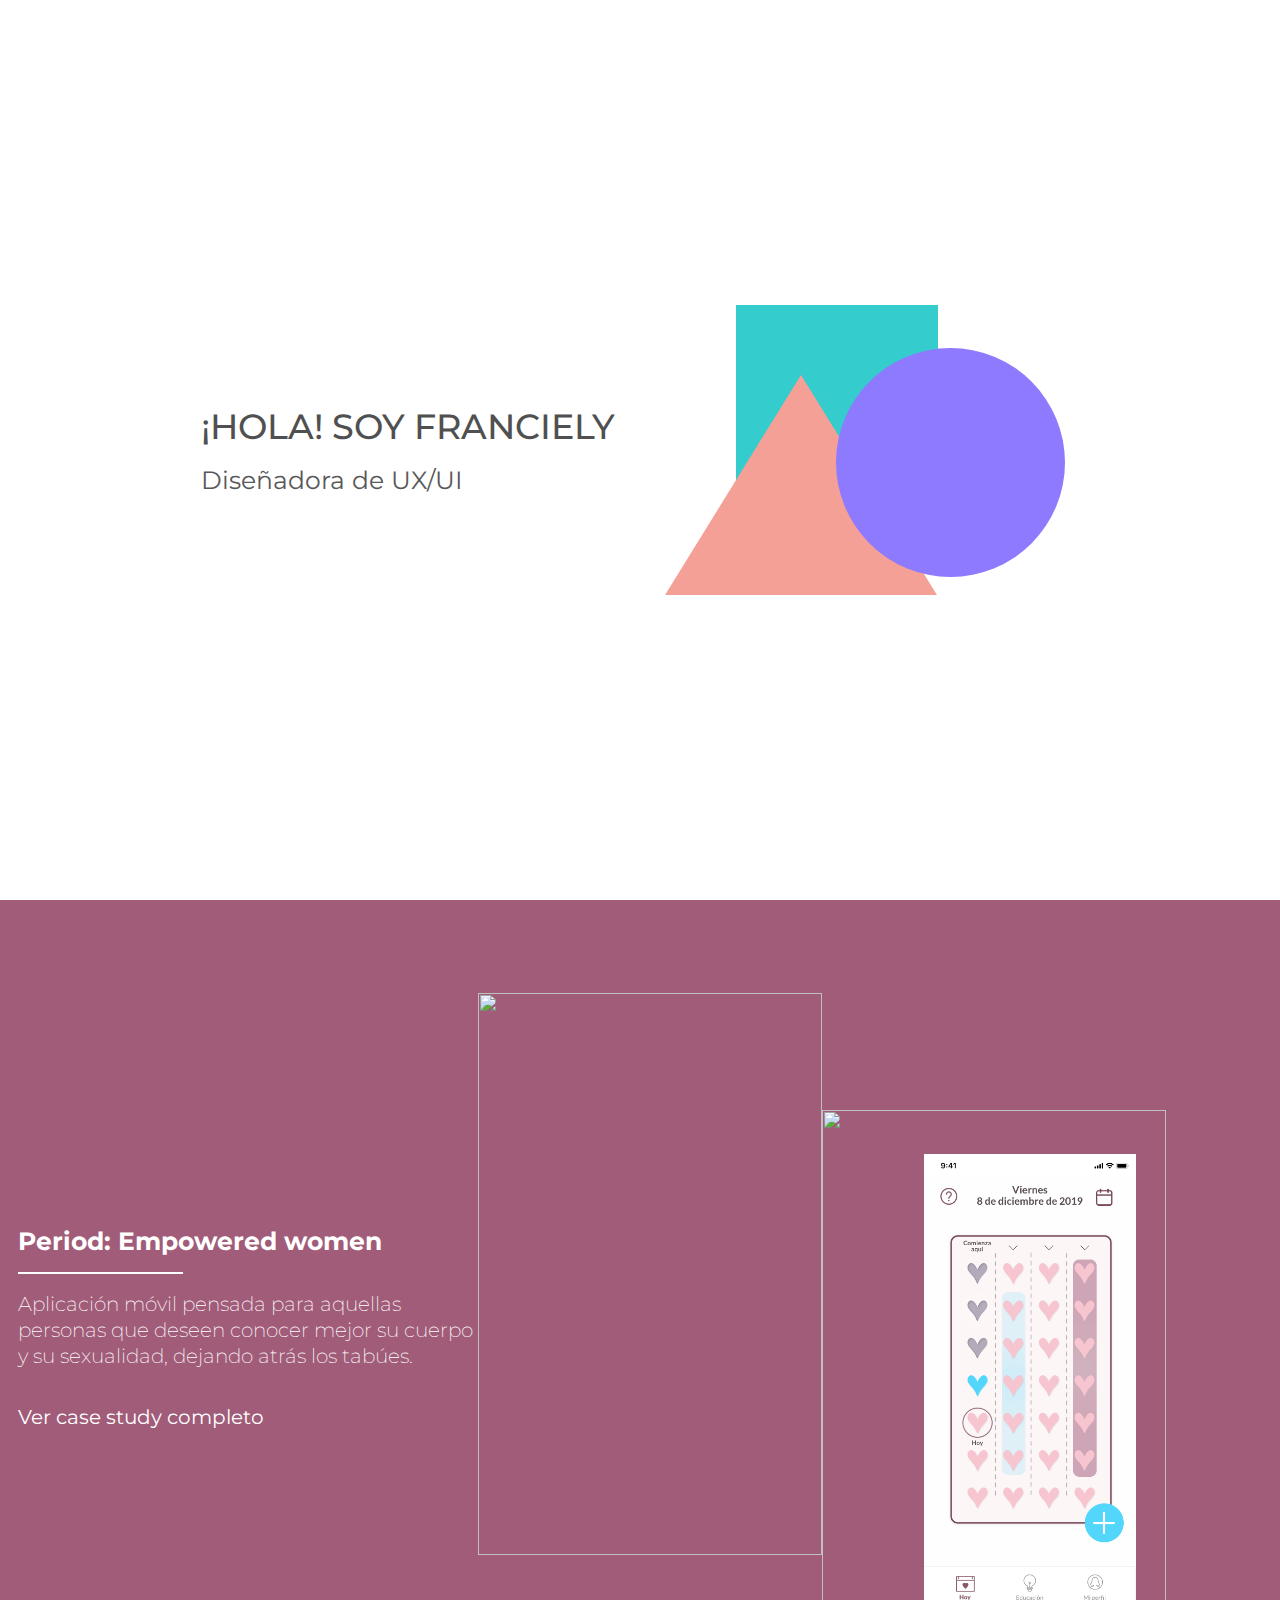
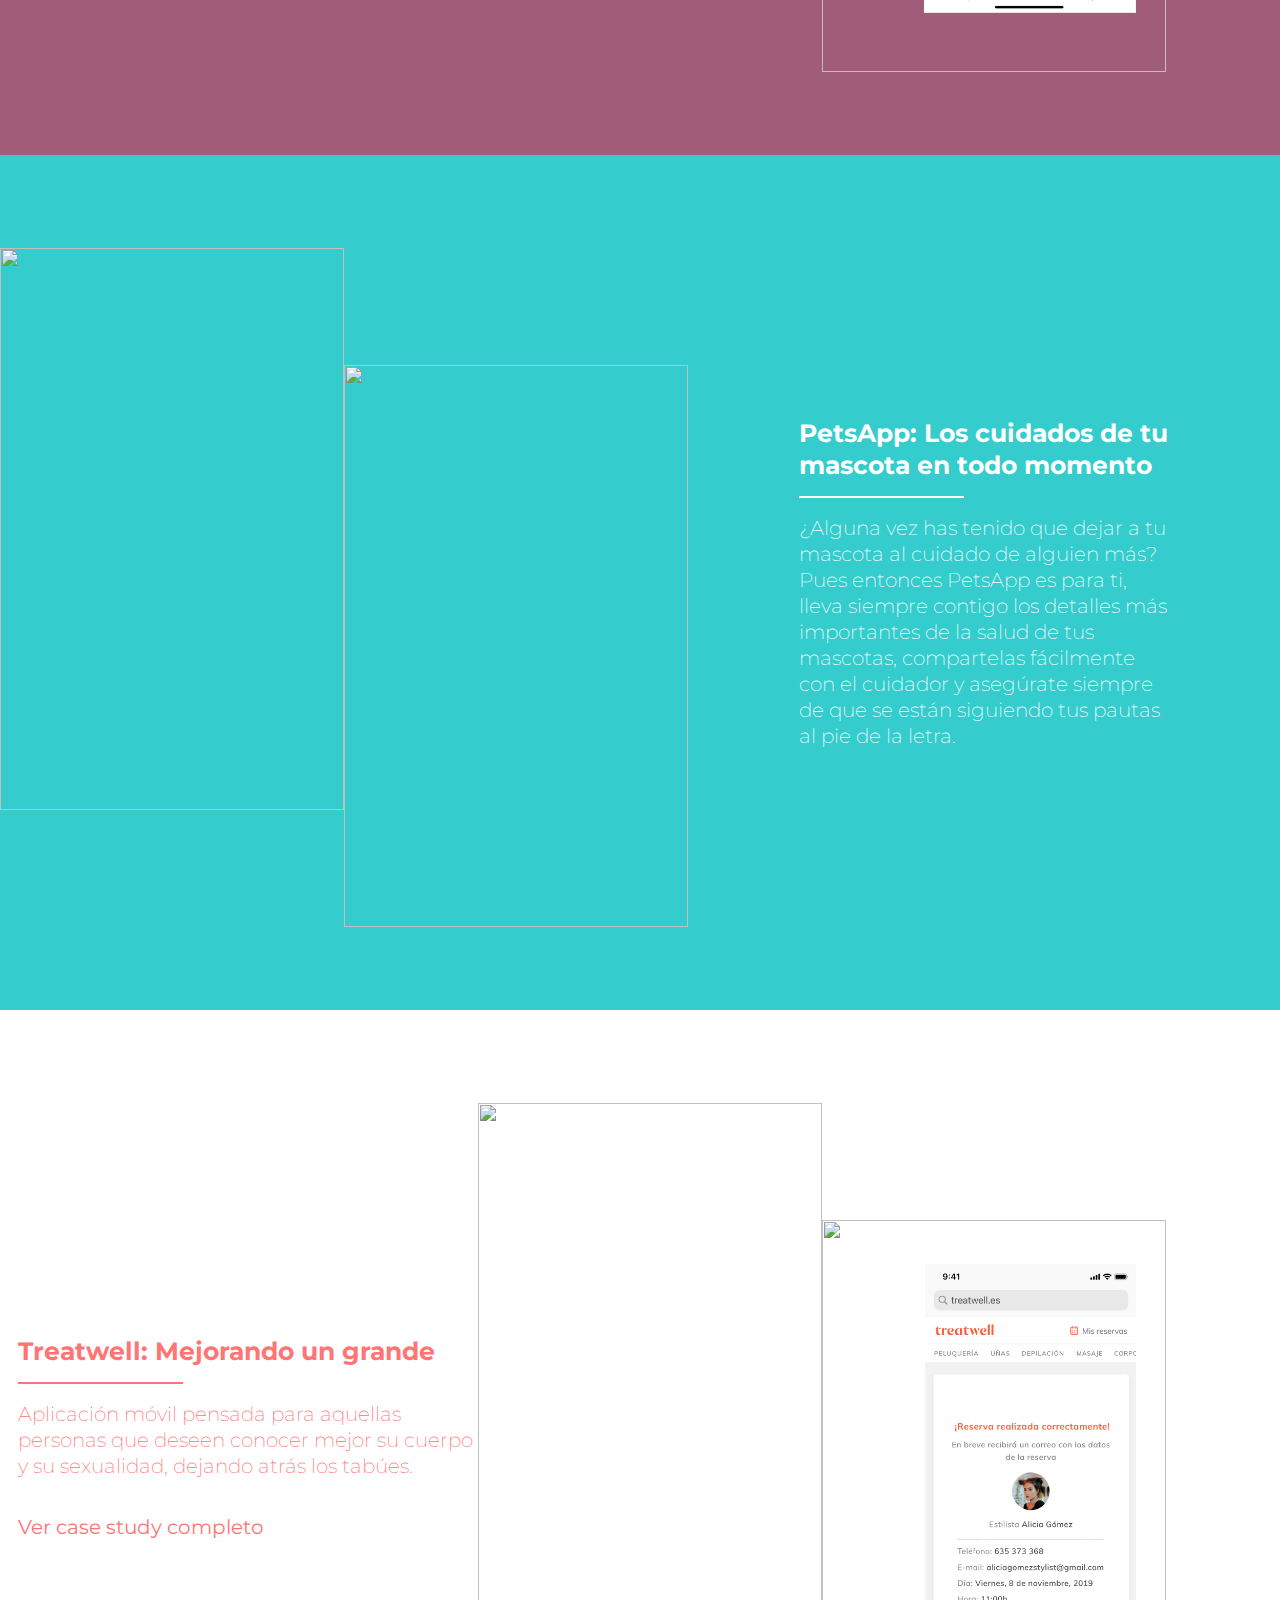
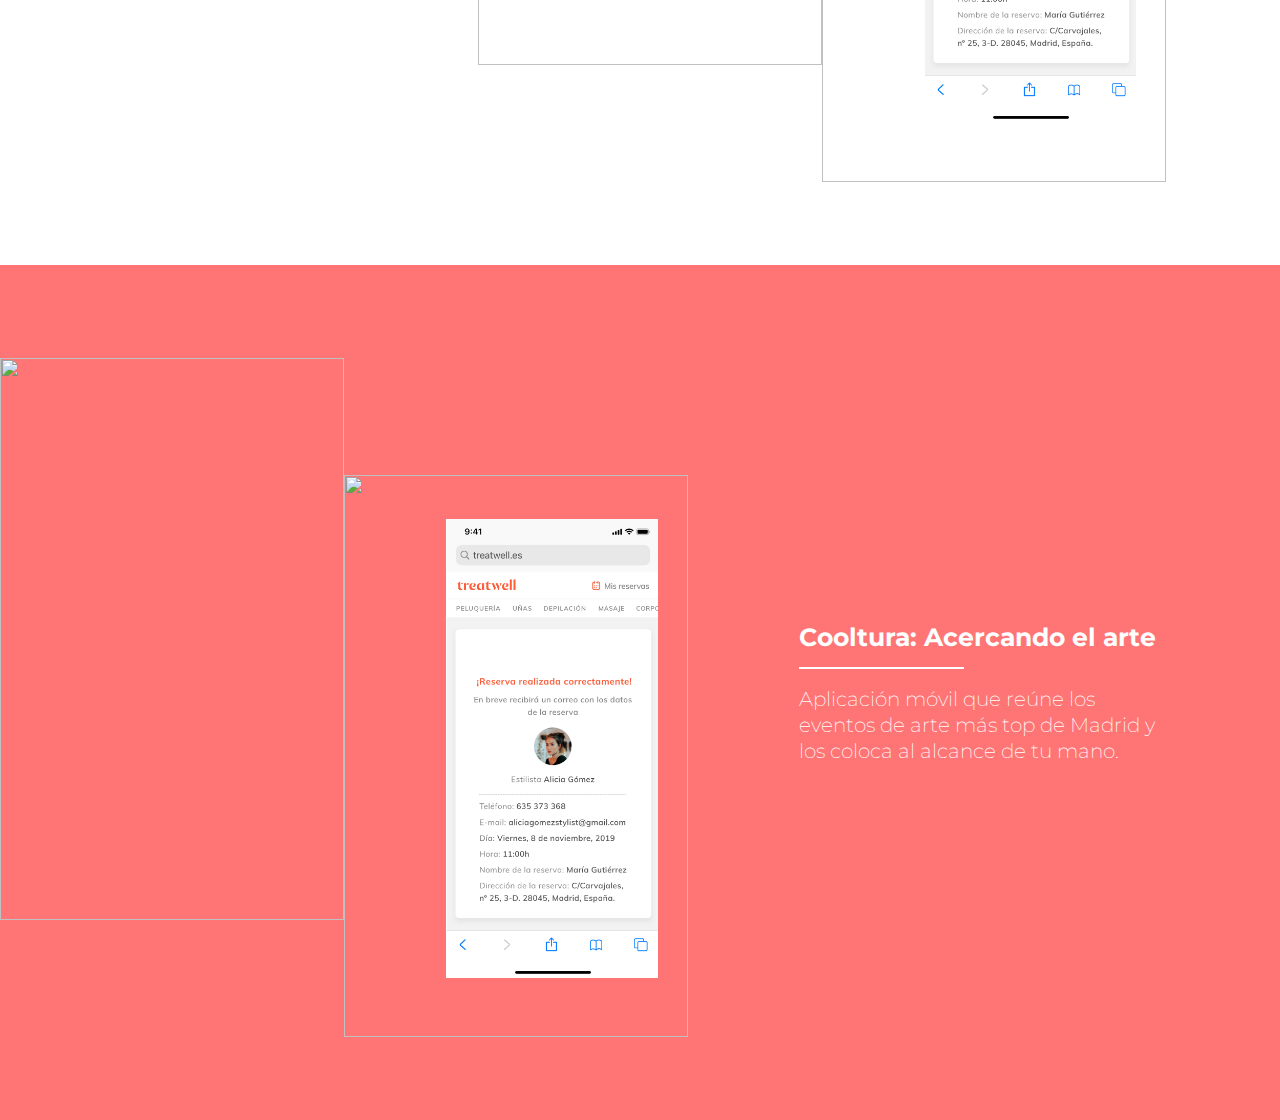
==== Portafolio.html @ f2f3d6e8 "Add files via upload" ====
<!DOCTYPE html>
<html lang="en">

<head>
  <meta charset="UTF-8" />
  <meta name="viewport" content="width=device-width, initial-scale=1.0" />
  <meta http-equiv="X-UA-Compatible" content="ie=edge" />
  <title>Franciely Aguilera</title>
  <link rel="stylesheet" href="STYLES/Normalize.css" />
  <link rel="stylesheet" href="STYLES/Style.css" />
  <link href="https://fonts.googleapis.com/css?family=Montserrat:100,200,300,400,500,600&display=swap" rel="stylesheet">
  <script src="https://code.jquery.com/jquery-3.4.1.js"></script>
  <script src="./SCRIPTS/script.js"></script>
</head>

<body>

  <div class="Container">

    <!-- Main section -->
    <div class="MainSection">
      <div class="IntroductionContainer">
        <h1>¡HOLA! SOY FRANCIELY</h1>
        <h4>
          Diseñadora de UX/UI
        </h4>
      </div>
      <div class="Forms">
        <div class="Cuadrado"></div>
        <div class="Triangulo"></div>
        <div class="Circulo"></div>
      </div>
    </div>


    <!-- Project 1 Content -->

    <div class="ProjectContainer Project1">
      <div class="ProjectText">
        <div class="ProjectTitle">
          <h1>Period: Empowered women</h1>
        </div>
        <hr class="ProjectBar">
        <div class="ProjectIntro">
          <h4>Aplicación móvil pensada para aquellas personas que deseen conocer mejor su cuerpo y su
            sexualidad,
            dejando atrás los tabúes.</h4>
          <div class="Vermas">
            <p>Ver case study completo</p>
          </div>
        </div>
      </div>
      <div class="ContentContainer">

        <div class="ProjectImages">
          <img class="MockupSize UpImage" src="IMAGENES/Project 1/Mockup:Period.png" alt="">
          <img class="UpGif" src="IMAGENES/Project 1/PeriodOrbital.gif" alt="">
          <img class="MockupSize DownImage" src="IMAGENES/Project 1/Mockup:Period.png" alt="">
          <img class="DownGif" src="IMAGENES/Project 1/Blister.gif" alt="">
        </div>
        <div class="VerMenos ProjectSection">
          <img width="40px" height="40px" src="IMAGENES/Project 1/Button.svg">
          <div class="Hover">
            <p>Ver menos</p>
          </div>
        </div>
        <div class="Introduction ProjectSection">
          <h1 class="SectionTitle">Period: Empowered women</h1>
          <hr class="LongBar">
          <p><q class="Quote">“Mi madre nunca me habló de sexo en casa y lo que sé sobre mi cuerpo lo he
              aprendido
              charlando con amigas o buscando en <b>internet</b>”.</q> - Ana, 23 años.</p>
          <p class="GeneralText">Period es una aplicación móvil creada para satisfacer la necesidad de las
            mujeres del
            sigo XXI de conocerse, explorar y aprender de su cuerpo y su sexualidad -sin tabúes- para que
            así, logremos
            poco a poco reducir la cantidad de embarazos no deseados.</p>
        </div>
        <div class="Overview ProjectSection">
          <h1 class="SectionTitle">Overview</h1>
          <br>
          <h4 class="SectionSubtitle">El Cliente</h4>
          <p class="GeneralText">En este caso, se trata de una investigación desde cero como parte de la
            semana de
            Bienestar en el bootcamp de UX/UI en Ironhack Madrid.</p>
          <h4 class="SectionSubtitle">El reto</h4>
          <p class="GeneralText">Crear una fuente confiable de información y educación para disminuir los
            tabúes creados
            por la sociedad en torno al cuerpo y sexualidad femenina.</p>
          <h4 class="SectionSubtitle">Enfoque</h4>
          <p class="GeneralText">Metodología Agile junto al proceso de Design Thinking. </p>
          <p class="GeneralText">Crear una fuente confiable de información y educación para disminuir los
            tabúes creados
            por la sociedad en torno al cuerpo y sexualidad femenina.</p>
          <h4 class="SectionSubtitle">Resultado</h4>
          <p class="GeneralText">Una aplicación móvil que permite llevar un control y monitoreo del ciclo
            menstrual y
            que proporciona información y artículos de interés para contrarrestar la falta de educación
            sobre el tema.
          </p>
          <h4 class="SectionSubtitle">Duración del proyecto</h4>
          <p class="GeneralText">2 semanas.</p>
          <h4 class="SectionSubtitle">Rol</h4>
          <p class="GeneralText">Lead UX Designer (investigación, diseño de interacción y diseño visual).</p>
        </div>
        <div class="Investigacion ProjectSection">
          <h1 class="SectionTitle">Investigación (UX)</h1>
          <br>
          <h4 class="SectionSubtitle">Conociendo al usuario</h4>
          <p class="GeneralText">En una primera parte, decidí realizar encuestas y entrevistas con respuestas
            anónimas
            al público general para encontrar cuáles eran los principales problemas entorno al bienestar
            sexual de los
            usuarios. De allí obtuve <b>90 respuestas</b> donde la media de edad era de <b>25 años</b> y la
            mayoría de
            las respuestas
            fueron del sexo <b>femenino</b>.
            <br>
            <br>
            Resultados notables:
            <br>
          </p>
          <ul class="GeneralText">
            <li><b>56%</b> de las mujeres encuestadas afirma haber recibido poca o nada de
              educación sobre sus órganos reproductivos , su ciclo menstrual o su cuerpo en la escuela
              o en sus casas.
            </li>
            <li><b>73%</b> de los encuestados dicen haber aprendido sobre sexo con amigos o por su
              cuenta en internet.
            </li>
          </ul>
          </p>
          <p class="GeneralText">Con éstos datos realizamos un <b>Empathy Map</b> donde podemos identificar
            que el
            principal problema es la falta de
            <b>educación</b>
            e información veráz disponible para nuestros usuarios. ¿Y ésto por qué es un problema? Pues
            porque,
            continuando con la investigación, descubrimos que el <b>44%</b> de los embarazos <b>no son
              deseados</b>
            aunque la probabilidad de quedarse embarazada estando fuera del período de ovulación es <b>sólo
              del 3%</b>.
          </p>
          <img class="ContentImage" src="IMAGENES/Project 1/Empath map.jpg">
          <h4 class="SectionSubtitle">User Persona</h4>
          <p class="GeneralText">Habiendo recolectado todos los datos cualitativos y cuantitativos necesarios,
            pasé a la
            creación de María Guerra. Las características de María buscan englobar en una sola persona los
            datos más
            relevantes de los usuarios para poder ponerles cara y empatizar con ellos, logrando así obtener
            nuestro
            <b>usuario objetivo</b>.</p>
          <img class="ContentImage" src="IMAGENES/Project 1/Period:UserPersona.jpg">
          <h4 class="SectionSubtitle">Mercado y Competencia</h4>
          <p class="GeneralText">Conociendo los pain points de nuestro usuario objetivo, podemos comenzar a
            hacer una
            investigación de mercado: ¿qué estan utilizando nuestros usuarios actualmente para satisfacer
            éstas
            necesidades existentes? Ésta es la pregunta con la que decidí comenzar esta investigación.
            Luego de encontrar las aplicaciones más populares en éste mercado nos toca conocer ¿cómo lo
            hacen? ¿qué
            features tiene cada una ellas? y más importante<b> ¿qué les falta?</b>
            <br>
            <br>
            Para colocar todos los resultados de ésta investigación en un sólo espacio desarrollé un cuadro
            de análisis
            competitivo.
          </p>
          <img class="ContentImage" src="IMAGENES/Project 1/Competitive.jpg">
          <h4 class="SectionSubtitle">Resultados</h4>
          <p class="GeneralText">La gran mayoría de éstas aplicaciones son bastante similares, cambiando
            mayormente en
            la parte de interfaz, siendo unas más amigables que otras. Éste descubriemiento al principio lo
            tomé como
            algo negativo, ya que es dificil innovar en un campo que está tan desarrollado, sin embargo,
            decidí volver a
            los usuarios y preguntarles a ellos directamente ¿qué le cambiarías a la aplicación que utilizas
            para
            monitorear tu ciclo menstrual? Finalmente fue allí donde conseguí bastante material para
            continuar con mi
            investigación.
            <br>
            <br>
            Según las respuestas, lo que más querían nuestros usuarios era:
            <ul class="GeneralText">
              <li>
                <b>Privacidad</b>: Opciones que les permitieran que las personas a su alrededor no
                supieran de qué se
                trataba
                la alarma que les estaba avisando de la toma de su píldora, por ejemplo.
              </li>
              <li>
                <b>Control de píldora anticonceptiva</b>: fue bastante común el escuchar que más de una
                vez se les ha
                olvidado
                tomar la píldora, aunque casi todas tenían recordatorios para ello en sus móviles.
              </li>
            </ul>
          </p>
        </div>
        <div class="DefinirIdear ProjectSection">
          <h1 class="SectionTitle">Definir e Idear</h1>
          <br>
          <p class="GeneralText">
            Llegó el momento de juntar toda la información obtenida a través de la investigación y comenzar
            a definir el
            problema. Para organizar todo lo que estaba en mi cabeza, realicé un Affinity Diagram el cual me
            permitió
            tener un lugar al que volver si surgían dudas y vaciar mi cerebro de toda esa carga para dar
            espacio a lo
            que venía.
          </p>
          <img class="ContentImage" src="/IMAGENES/Project 1/AFFFFINITY.jpg">
          <p class="GeneralText">
            Teniendo éstos datos en cuenta, había que comenzar a idear lo que sería nuestra solución, para
            ello realicé
            un <b>Brainstorm </b>para conseguir ideas que lograran solucionar los problemas de nuestros
            usuarios.
            <br>
            <br>
            Continuando con el uso de herramientas, era imprescindible filtrar todas las ideas que surgieron
            de nuestro
            brainstorm y para ello coloqué las mejores ideas en un <b>MoSCoW</b>.
          </p>
          <img class="ContentImage" src="IMAGENES/Project 1/MOSCOW.jpg">
          <p class="GeneralText">
            Entre mis herramientas favoritas está el <b>Lean UX Canvas</b> y éste fue el momento que elegí
            para utilizarlo. En él plasmé el problema que quería solucionar, cómo planeaba solucionarlo y
            cuáles
            serían
            los <b>beneficios para el negocio y para los usuarios</b>.
            <br>
            <br>
            Para lograr un canvas que incluyera los problemas que quería abordar tuve que iterar bastante ya
            que ésta
            sería mi “Biblia” a la hora de diseñar.
          </p>
          <img class="ContentImage" src="IMAGENES/Project 1/LeanCanvas.png">
          <p class="GeneralText">
            El siguiente paso fue comenzar a diseñar nuestra solución, para ello realicé un <b>Site Map</b>
            que
            incluyera todos
            aquellos elementos que quería que estuviesen dentro de la aplicación.
            <br>
            <br>
            Para comprobar que el lenguaje de la aplicación era adecuado y entendible hicimos un <b>Card
              Sorting</b> a
            varios
            usuarios e iteramos hasta llegar al resultado final.
          </p>
          <img class="ContentImage" src="/IMAGENES/Project 1/Site map.png">
          <p class="GeneralText">
            Realicé un <b>User Journey</b> y un <b>User Scenario</b> para determinar en qué momentos de la
            rutina de nuestro usuario
            objetivo podría intervenir nuestra solución y hacernos una idea de cómo incluir todos los
            elementos
            necesarios.
          </p>
          <img class="ContentImage" src="IMAGENES/Project 1/User Journey Map 3.png">
          <img class="ContentImage" src="IMAGENES/Project 1/User scenario 3.png">
          <h4 class="SectionSubtitle">Diseño de Interacción</h4>
          <p class="GeneralText">
            Para diseñar cuál sería el camino que seguiría nuestro usuario dentro de la aplicación
            realizamos un
            <b>User
              Flow</b>. Con cada herramienta parece que repito lo mismo, pero para mi el user flow fue
            fundamental, de
            aquí me
            guié para diseñar cada una de las pantallas pensando siempre en cual sería la próxima acción del
            usuario.
          </p>
          <img class="ContentImage" src="IMAGENES/Project 1/User flow@2x.png">
        </div>
        <div class="Testeo ProjectSection">
          <h1 class="SectionTitle">Testeo y más testeo</h1>
          <br>
          <h4 class="SectionSubtitle">Wireframes: Low-Fidelity</h4>
          <p class="GeneralText">
            Este proceso comenzó con un <b>Crazy 8</b> para plasmar todas las ideas locas que había en mi
            cabeza en
            cuanto a
            diseño y elegir allí las mejores de ellas.
            <br>
            <br>
            Una vez elegidas las pantallas que más me gustaron, pasé a hacer cada una de ellas en un mockup
            de papel
            para luego <b>testearlas con 10 usuarios</b>. De allí observé el comportamiento de cada uno, si
            el proceso
            era
            intuitivo y entendible y si lograba satisfacer las necesidades de cada usuario.
          </p>
          <img class="ContentImage" src="IMAGENES/Project 1/LowFi.png">
        </div>
        <div class="UserInterface ProjectSection">
          <h1 class="SectionTitle">Diseño de interfaz (UI)</h1>
          <br>
          <p class="GeneralText">
            La parte más fuera de mi zona de comfort, el <b>diseño visual</b>. Para comenzar ésta etapa tuve
            que
            definir
            qué
            quería transmitir con la aplicación, ¿sería moderna y femenina o más bien algo fría pero más
            confiable?
            Definitivamente preferí irme por el lado de la modernidad y feminidad, intentando no caer en la
            convención
            social del típico rosa y siendo lo más inclusiva posible sin que dejara de ser algo atractivo
            para el
            público más femenino.
            <br>
            <br>
            Luego de definir cúales serían los atributos de la marca, hice una búsqueda de fotos e imágenes
            que los
            transmitieran para así armar un Moodboard y comenzar a ver patrones y elegir nuestros colores
            principales
            seguidos por la Tipografía
          </p>
          <img class="ContentImage" src="IMAGENES/Project 1/Period:Moodboard.jpg">
          <p class="GeneralText">
            <b>Zarzamora</b>, un color atrevido para diseño de interfaz pero que va perfecto con la
            inclusividad y
            feminidad
            sin caer en lo cliché. ¿Y por qué estoy convencida de todo ésto? Porque acompañada de mi
            moodboard fui
            testeando a los usuarios mediante un <b>Desirability Testing</b> para que fuesen ellos mismos
            los que
            decidieran lo
            que les transmitían los colores e imágenes.
          </p>
          <img class="ContentImage" src="IMAGENES/Project 1/StyleTiles.png">
          <p class="GeneralText">
            Lato fue la tipografía elegida que, al contrario del zarzamora, cada vez se va viendo más en el
            diseño de
            aplicaciones pero que calza perfecta con una personalidad moderna y fresca.
          </p>
          <div class="ContentImage WiderContainer">
            <img class="MediumImage" src="IMAGENES/Project 1/Picking Colors.png">
            <img class="MediumImage" src="IMAGENES/Project 1/Tipografia.png">
          </div>
          <p class="GeneralText">
            <br>
            Como puedes observar, hemos decidido añadir en éste punto el color azul muy <b>turquesa</b> ya
            que
            necesitabamos un
            color de resalte para aquellos puntos en los que necesitaramos captar la atención del usuario.
          </p>
        </div>
        <div class="DisenoFinal ProjectSection">
          <h1 class="SectionTitle">Diseño Final</h1>
          <br>
          <h4 class="SectionSubtitle">Wireframes: High Fidelity</h4>
          <p class="GeneralText">
            Finalmente llegamos al diseño completo de las pantallas para nuestra aplicación.
          </p>
          <img class="ContentImage BigImage" src="IMAGENES/Project 1/Pantallas.png">
        </div>
        <div class="NextSteps ProjectSection">
          <h1 class="SectionTitle">Next Steps</h1>
          <br>
          <p class="GeneralText">
            ¿Hacia dónde vamos? Pues el futuro de Period cuenta con ajustes de diseño de interfaz ya que,
            por el corto
            tiempo, hubo detalles que quedaron por pulir. Además, diseñar todo el sistema para que sea una
            fuente de
            información también para mujeres embarazadas y sus bebés.
          </p>
          <hr class="LongBar">
        </div>
        <div class="PersonalComment ProjectSection">
          <p class="GeneralText">
            Si has llegado hasta aquí: ¡Muchas gracias por leer! Éste fue mi primer proyecto de UX/UI
            totalmente
            individual, para mi fue un reto bastante grande y estoy muy contenta con el resultado. Si tienes
            alguna
            sugerencia, te animo a dejarla en los comentarios ya que de seguro me ayudarán a seguir
            creciendo :)
          </p>
        </div>
      </div>

    </div>
    <!-- Project 2 -->
    <div class="ProjectContainerInv Project2">
      <div class="ProjectText">
        <div class="ProjectTitle">
          <h1>PetsApp: Los cuidados de tu mascota en todo momento</h1>
        </div>
        <hr class="ProjectBar">
        <div class="ProjectIntro">
          <h4>¿Alguna vez has tenido que dejar a tu mascota al cuidado de alguien más?
            Pues entonces PetsApp es para ti, lleva siempre contigo los detalles más importantes de la salud
            de tus
            mascotas, compartelas fácilmente con el cuidador y asegúrate siempre de que se están siguiendo
            tus pautas al
            pie de la letra.</h4>
        </div>
      </div>
      <div class="ProjectImagesInv">
        <img class="MockupSize UpImage" src="IMAGENES/Mockups_Pets_Home1.png" alt="">
        <img class="MockupSize DownImage" src="IMAGENES/Mockups_Pets_Home.png" alt="">
      </div>

    </div>
    <!-- Project 3 -->
    <div class="ProjectContainer Project3">
      <div class="ProjectText">
        <div class="ProjectTitle">
          <h1>Treatwell: Mejorando un grande</h1>
        </div>
        <hr class="ProjectBar">
        <div class="ProjectIntro">
          <h4>Aplicación móvil pensada para aquellas personas que deseen conocer mejor su cuerpo y su
            sexualidad,
            dejando atrás los tabúes.</h4>
          <div class="Vermas">
            <p>Ver case study completo</p>
          </div>
        </div>

      </div>
      <!-- <img class="HeaderImage ProjectSection" preserveAspectRatio="none" src="IMAGENES/Project 3/HeaderTreatwell01.svg" alt=""> -->
      <div class="ContentContainer">
        <div class="ProjectImages">
          <img class="MockupSize UpImage" src="IMAGENES/Project 3/Mockups_Treatwell_Home1.png" alt="">
          <img class="UpGif" src="IMAGENES/Project 3/Treatwell:Home:Def.gif" alt="">
          <img class="MockupSize DownImage" src="IMAGENES/Project 3/Mockups_Treatwell_Home1.png" alt="">
          <img class="DownGif" src="IMAGENES/Project 3/YesYesMaybe.gif" alt="">
        </div>
        <div class="VerMenos ProjectSection">
          <img width="40px" height="40px" src="IMAGENES/Project 3/Button3.svg">
          <div class="Hover">
            <p>Ver menos</p>
          </div>
        </div>
        <div class="Introduction ProjectSection">
          <h1 class="SectionTitle">Treatwell: Add a feature</h1>
          <hr class="LongBar">
          <p><q class="Quote">“Mi abuela ha sido siempre muy coqueta pero, con las dificultades que vienen con su edad,
              se nos hace difícil complacerla y llevarla al salon más a menudo”. Raquel, 35 años.</q>
            - Ana, 23 años.</p>
          <p class="GeneralText">Treatwell es una compañía conocida por agrupar servicios de peluquería y estética para
            ofrecer los mejores descuentos al reservar a través de ellos. Sin embargo, tras hacer una investigación
            superficial, es notable la falta del servicio a domicilio. En éste case study, les mostraremos el por qué es
            necesario ofrecer éste servicio para así atender a un mayor grupo de personas y a su vez, obtener beneficios
            como empresa.</p>
        </div>
        <div class="ProjectSection">
          <h4 class="SectionSubtitle">¿Para quién es éste servicio?</h4>
          <p class="GeneralText">Primero, realizamos una investigación para identificar a los clientes regulares de
            Treatwell. El objetivo era conocer cuáles eran sus puntos de dolor para así llegar a una solución eficiente.
            Lanzamos encuestas e hicimos una docena de entrevistas, de las cuales llegamos a las siguientes
            conclusiones: mientras que la mayoría de la población joven (Entre 18 y 30 años) estaba contenta con el
            actual funcionamiento de Treatwell, a medida de que incrementaba el rango de edad, comenzaba a surgir el
            problema del traslado a los salones y el de conseguir éste servicio desde una plataforma de confianza.
            También tocamos temas de discapacidades y problemas de movilidad entre personas jóvenes, pero como nuestra
            investigación fue abierta, decidimos enfocarnos en lo que representaba la mayoría de nuestros usuarios, los
            cuales eran de edad avanzada.</p>
          <img class="ContentImage" src="IMAGENES/Project 3/Treatwell:UserPersona.png">
          <br>
          <p class="GeneralText">Tras conocer los problemas de nuestros usuarios, creamos un Lean UX Canvas para
            ayudarnos a ver más claramente una solución, estructurarla y tener así nuestro punto de partida.
          </p>
        </div>
        <div class="ProjectSection">
          <h4 class="SectionSubtitle">¿Cómo lo hacen los demás?</h4>
          <p class="GeneralText">Luego comparamos las empresas que representan la mayor competencia para Treatwell, la
            idea es conocer cuales son sus debilidades y fortalezas para aprovechar cada una de ellas y tomarlas en
            cuenta para nuestra solución.
          </p>
          <img class="ContentImage" src="IMAGENES/Project 3/Treatwell:AnalisisCompetitivo.png">
        </div>
        <div class="ProjectSection">
          <h4 class="SectionSubtitle">Diseñando la solución</h4>
          <p class="GeneralText">Decidimos re-diseñar la aplicación WEB en lugar de la aplicación móvil ya que
            observamos que nuestro usuario objetivo era más propenso a utilizar la web desde sus móviles antes que
            descargar una aplicación.</p>
          <br>
          <p class="GeneralText">Realizamos un Crazy 8 para ayudarnos a enfocar el rumbo de nuestro diseño y partir
            desde aquí para comenzar con el prototipo de baja fidelidad. El testeo de éste prototipo nos permitió iterar
            sobtre el diseño, testeamos al rededor de 10 veces para asegurarnos de que era un diseño intuitivo y
            funcional.</p>
          <img class="ContentImage" src="IMAGENES/Project 3/Treatwell:LowFidelity.png">
        </div>
        <div class="ProjectSection">
          <h4 class="SectionSubtitle">Diseño Final</h4>
          <p class="GeneralText">
            Ya que no teníamos mucho tiempo para desarrollar el proyecto y estábamos seguras de nuestro diseño,
            decidimos pasar directamente a un prototipo de alta fidelidad. Para ésto, mi compañera Celia y yo, creamos
            nuestras pantallas en Sketch para luego darles vida e interacciones en Keynote (sí, keynote!) aunque parezca
            inusual utilizar keynote para éste tipo de diseños, nos resultó bastante fácil y rápido conseguir el
            resultado que queríamos y nos permitió testear para, ésta vez, iterar sobre las interacciones hasta llegar a
            nuestro resultado final.
          </p>
        </div>

      </div>

    </div>
    <!-- Project 4 -->
    <div class="ProjectContainerInv Project4">
      <div class="ProjectText">
        <div class="ProjectTitle">
          <h1>Cooltura: Acercando el arte</h1>
        </div>
        <hr class="ProjectBar">
        <div class="ProjectIntro">
          <h4>Aplicación móvil que reúne los eventos de arte más top de Madrid y los coloca al alcance de tu
            mano.</h4>
        </div>
      </div>
      <div class="ProjectImagesInv">
        <img class="MockupSize UpImage" src="IMAGENES/Project 4/Mockups_Cooltura_Home.png" alt="">
        <img class="UpGif" src="IMAGENES/Project 4/CoolturaHome1.gif" alt="">
        <img class="MockupSize DownImage" src="IMAGENES/Project 4/Mockups_Cooltura_Home.png" alt="">
        <img class="DownGif" src="IMAGENES/Project 3/YesYesMaybe.gif" alt="">
      </div>
    </div>
  </div>
</body>

</html>
---- STYLES/Style.css ----
body {
  font-family: "Montserrat", sans-serif;
  line-height: 1.3;
}

/* Figuras */

.Forms {
  position: relative;
  height: 290px;
  width: 415px;
}

.Triangulo {
  position: absolute;
  width: 0;
  height: 0;
  border-left: 136px solid transparent;
  border-right: 136px solid transparent;
  border-bottom: 220px solid #f4a097;
  bottom: 0;
  left: 0;
}
.Cuadrado {
  height: 202px;
  width: 202px;
  background-color: #34CCCC;
  position: absolute;
  top: 0;
  left: 71px;
}
.Circulo {
  border-radius: 50%;
  height: 229px;
  width: 229px;
  background-color: #8d7aff;
  position: absolute;
  top: 43px;
  left: 171px;
}
/* Introducción */

.MainSection {
  display: flex;
  align-items: center;
  justify-content: center;
  height: 100vh;
  width: 100vw;
overflow: hidden;
}

.IntroductionContainer {
  width: 421px;
  height: fit-content;
  width: fit-content;
  margin-right: 50px;
}

.IntroductionContainer h1 {

  font-weight: 500;
  color: #505050;
  font-size: 35px;
  margin-bottom: 15px;
  
}
.IntroductionContainer h4 {
  font-weight: 400;
  color: #585858;
  font-size: 25px;

}

.RedesContainer {

writing-mode: vertical-lr;
position: sticky;
right: 20px;
top: 60px

}

.RedesContainer h4 {

  font-weight: 500;
  color: #8d7aff;
  font-size: 20px;

}

/* Proyecto 1 */
/* 
#parallax-lvl-0, #parallax-lvl-1, #parallax-lvl-2, #parallax-lvl-3 {
  position: absolute;
  top: 0;
}
#parallax-lvl-1 {
  z-index:0;
}
#parallax-lvl-2 {
  z-index:10;
}
#parallax-lvl-3 {
  z-index:100;
}

.bubble {
  border-radius: 100%;
  position: absolute;
  opacity: 0.7;
}
.size1 {
  width:100px;
  height:100px;
}
.size2 {
  width:200px;
  height:200px;
}
.size3 {
  width:300px;
  height:300px;
}
.size4 {
  width:400px;
  height:400px;
}
.white {
  background-color: #ededed;
}
.blue {
  background-color: #5799a9;
}
.pink {
  background-color: #e86d65;
}
.orange {
  background-color: #e59e70;
}
.purple {
  background-color: #8c5e7a;
}
.green {
  background-color: #1d7f59;
}

/* Bubble positions */
/* #b0-1 {
  top:-30px;
  left:-200px;
}
#b0-2 {
  top:200px;
  left:720px;
}
#b0-3 {
  top:500px;
  left:0px;
}
#b0-4 {
  top:400px;
  left:-560px;
}
#b0-5 {
  top:820px;
  left:480px;
}
#b0-6 {
  top:1300px;
  left:-180px;
}
#b0-7 {
  top:1300px;
  left:200px;
}
#b0-8 {
  top:1200px;
  left:820px;
}
#b0-9 {
  top:1400px;
  left:-500px;
}
#b0-10 {
  top:800px;
  left:160px;
}
#b0-11 {
  top:720px;
  left:-380px;
}
#b0-12 {
  top:550px;
  left:680px;
}


#b1-1 {
  top:-120px;
  left:-200px;
}
#b1-2 {
  top:1000px;
  left:-220px;
}
#b1-3 {
  top:300px;
  left:300px;
}
#b1-4 {
  top:400px;
  left:-260px;
}
#b1-5 {
  top:820px;
  left:880px;
}
#b1-6 {
  top:10px;
  left:580px;
}

#b2-1 {
  top:700px;
  left:580px;
}
#b2-2 {
  top:150px;
  left:330px;
}
#b2-3 {
  top:1000px;
  left:-550px;
}
#b2-4 {
  top:1200px;
  left:360px;
}
#b2-5 {
  top:1600px;
  left:480px;
}
#b2-6 {
  top:1550px;
  left:200px;
}

#b3-1 {
  top:50px;
  left:-400px;
}
#b3-2 {
  top:1150px;
  left:530px;
}
#b3-3 {
  top:550px;
  left:130px;
}
#b3-4 {
  top:1900px;
  left:-100px;
}
#b3-5 {
  top:1000px;
  left:200px;
}
#b3-6 {
  top:860px;
  left:-400px;
} */


/* BUBBLES */

.ProjectContainer {
  display: flex;
  align-items: center;
  justify-content: center;
  height: 95vh;
  width: 100vw;
  position: relative;
  /* overflow: hidden; */
}
.ProjectContainerInv {
  display: flex;
  align-items: center;
  justify-content: center;
  height: 95vh;
  width: 100vw;
  flex-direction: row-reverse;
}

.ProjectText {
  width: 460px;
  /* display: none; */
}

.Vermas {
  margin-top: 35px;
  font-weight: 400;
}

.VerMenos {
  position: sticky;
  bottom: 100px;
  top: 90vh;
  margin-left: 70vw;
  width: 50px;
  text-align: center;
}

.Hover {
  opacity: 0;
  transition: .3s ease;
  position: absolute;
  top: 0;
  bottom: 0;
  left: 0;
  right: 0;
  height: 100%;
  width: 100%;
  font-size: 15px;
  font-weight: 200;
  text-align: center;
}

.VerMenos:hover .Hover{
  opacity: 1;
}

.VerMenos:hover img {
  opacity: 0;
}

.Project1 {
  background-color: #a15c79;
  color: #ffffff;
}

.Project2 {
  background-color: #34CCCC;
  color: #ffffff
}
.Project3 {
  background-color: #ffffff;
  color: #FF7575;
}
.Project4 {
  background-color: #FF7575;
  color: #ffffff;
}

.HeaderImage  {
  position:absolute;
  top: 0;
  bottom: 0;
  height: 100vh;
  width: 100vw;
}

.ProjectTitle {
  font-weight: 700;
  font-size: 25px;
}
.ProjectIntro {
  font-weight: 200;
  font-size: 20px;
}

.ProjectBar {
  width: 163px;
  margin-left: 0;
  border: 1px solid #ffffff;
  margin-top: 14px;
  margin-bottom: 17px;
}

.Project3 .ProjectBar {
  border: 1px solid #FF7575; 
}

.ProjectImages {
  margin-top: 60px;
  margin-bottom: 50px;
  display: flex;
  height: 679px;
  width: fit-content;
  position: relative;
}

.ProjectImagesInv {
  margin-top: 60px;
  margin-bottom: 50px;
  display: flex;
  height: 679px;
  width: fit-content;
  margin-right: 111px;
  position: relative;
}

.ProjectContainerInv .ProjectText {
  margin-right: 111px;
}

.MockupSize {
  width: 344px;
  height: 562px;
  z-index: 30;
  position: relative;
}

.UpImage {
  align-self: flex-start;
}
.DownImage {
  align-self: flex-end;
}

.UpGif {
  position: absolute;
  width: 212px;
  top: 44px;
  left: 102px;
}
.DownGif {
  position: absolute;
  width: 212px;
  top:161px;
  left:446px;

}

/* Project 1 Content */

.ContentContainer {

  display: flex;
  flex-direction: column;
  width: 784px;
  position:relative;
}

.ProjectSection {
  margin-bottom: 40px;
  display: none;
}


.SectionTitle {

  font-size: 25px;
  font-weight: 500;
}

.SectionSubtitle {

  margin-top: 20px;
  margin-bottom: 20px;
  font-weight: 600;
}

.LongBar {

  width: 276px;
  margin-left: 0;
  border: 1px solid #ffffff;
  margin-top: 14px;
  margin-bottom: 17px;
}

.Quote {

  font-size: 20;
  font-style: italic;
  font-weight: 200;
}

.Quote b{

  font-size: 20;
  font-style: italic;
  font-weight: 500;
}

.GeneralText {

    font-size: 20;
    font-weight:200;
    margin-top: 14px;
}

.GeneralText b {

  font-weight: 500;
}

li{
  margin-left: 20px;
  margin-bottom: 15px;
}

.ContentImage {

  width: 100%;
  margin-top: 35px;
  margin-bottom: 30px;
}

.MediumImage {

  width: 45%;
}

.WiderContainer {

  display: flex;
  justify-content: space-between;
  width: 140%;
  margin-left:-20% ;
}

.BigImage{

  display: flex;
  justify-content: center;
  width: 120%;
  margin-left: -10%;
}
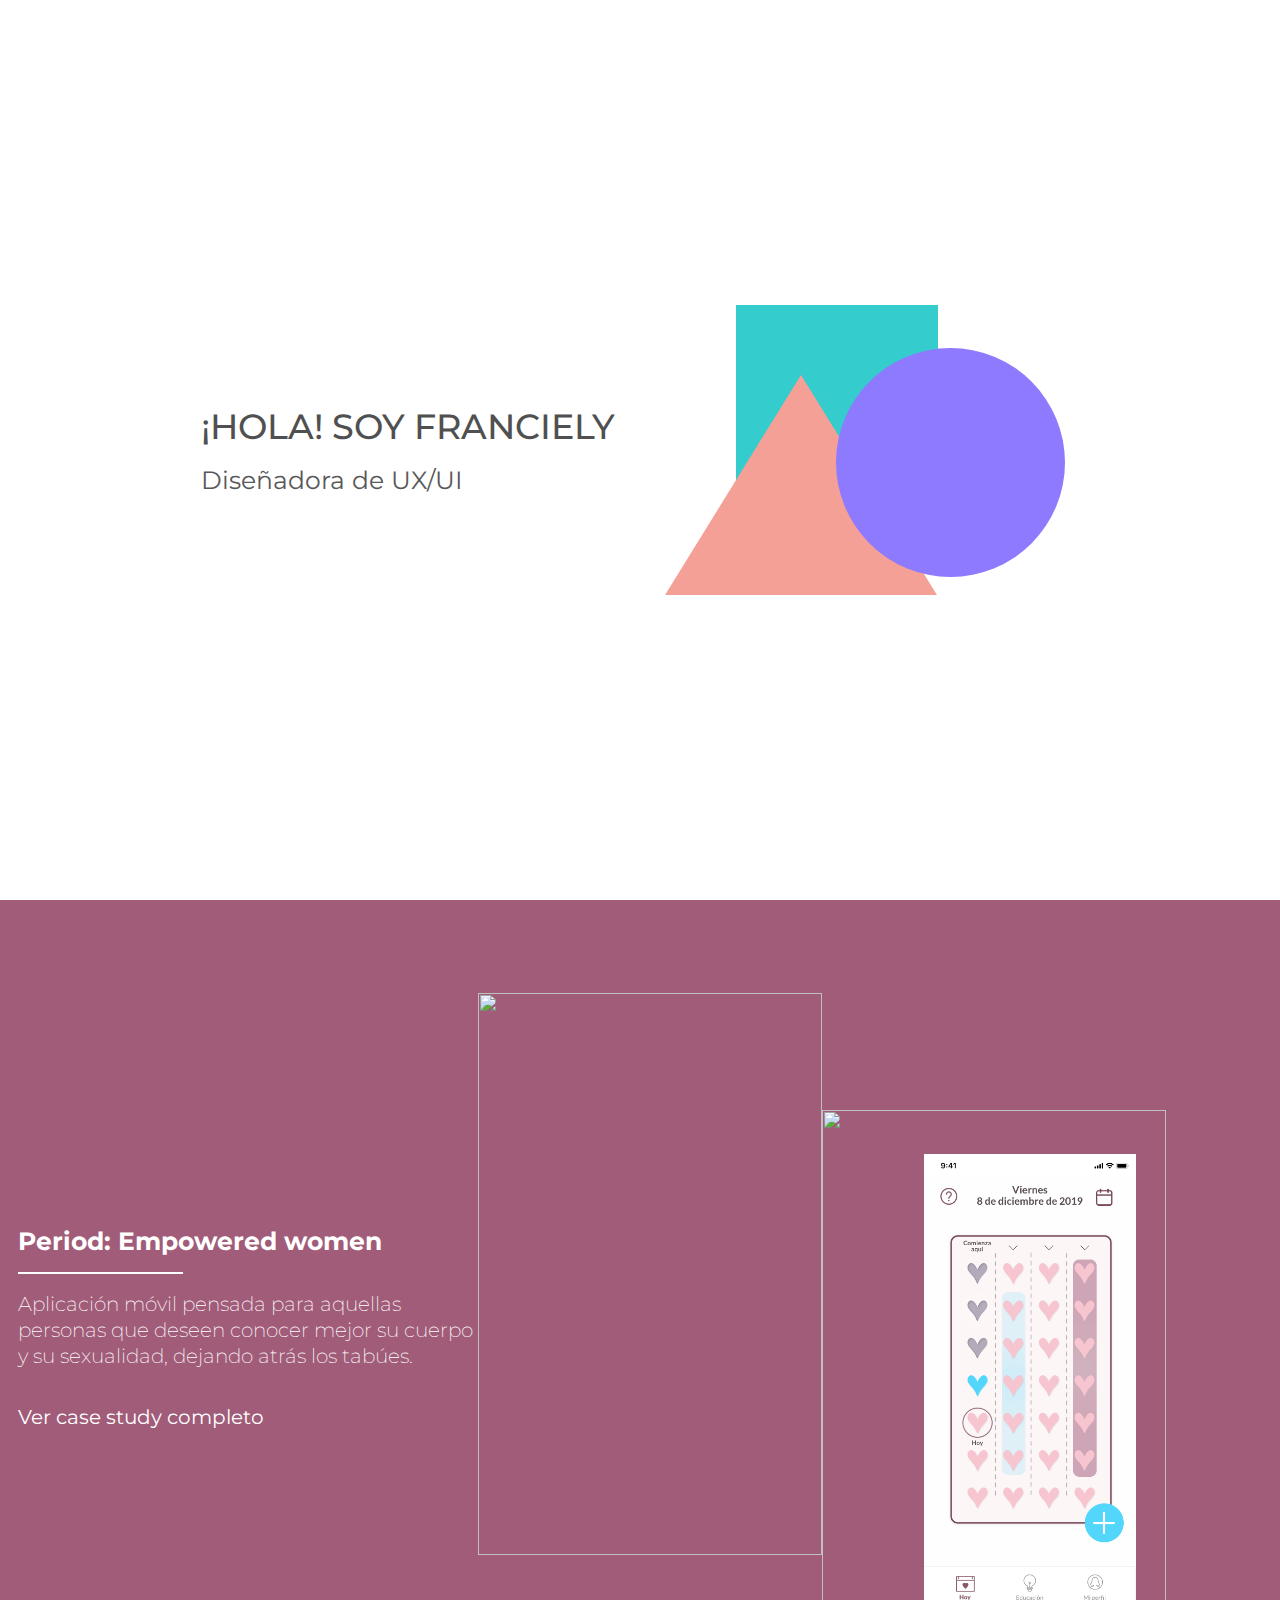
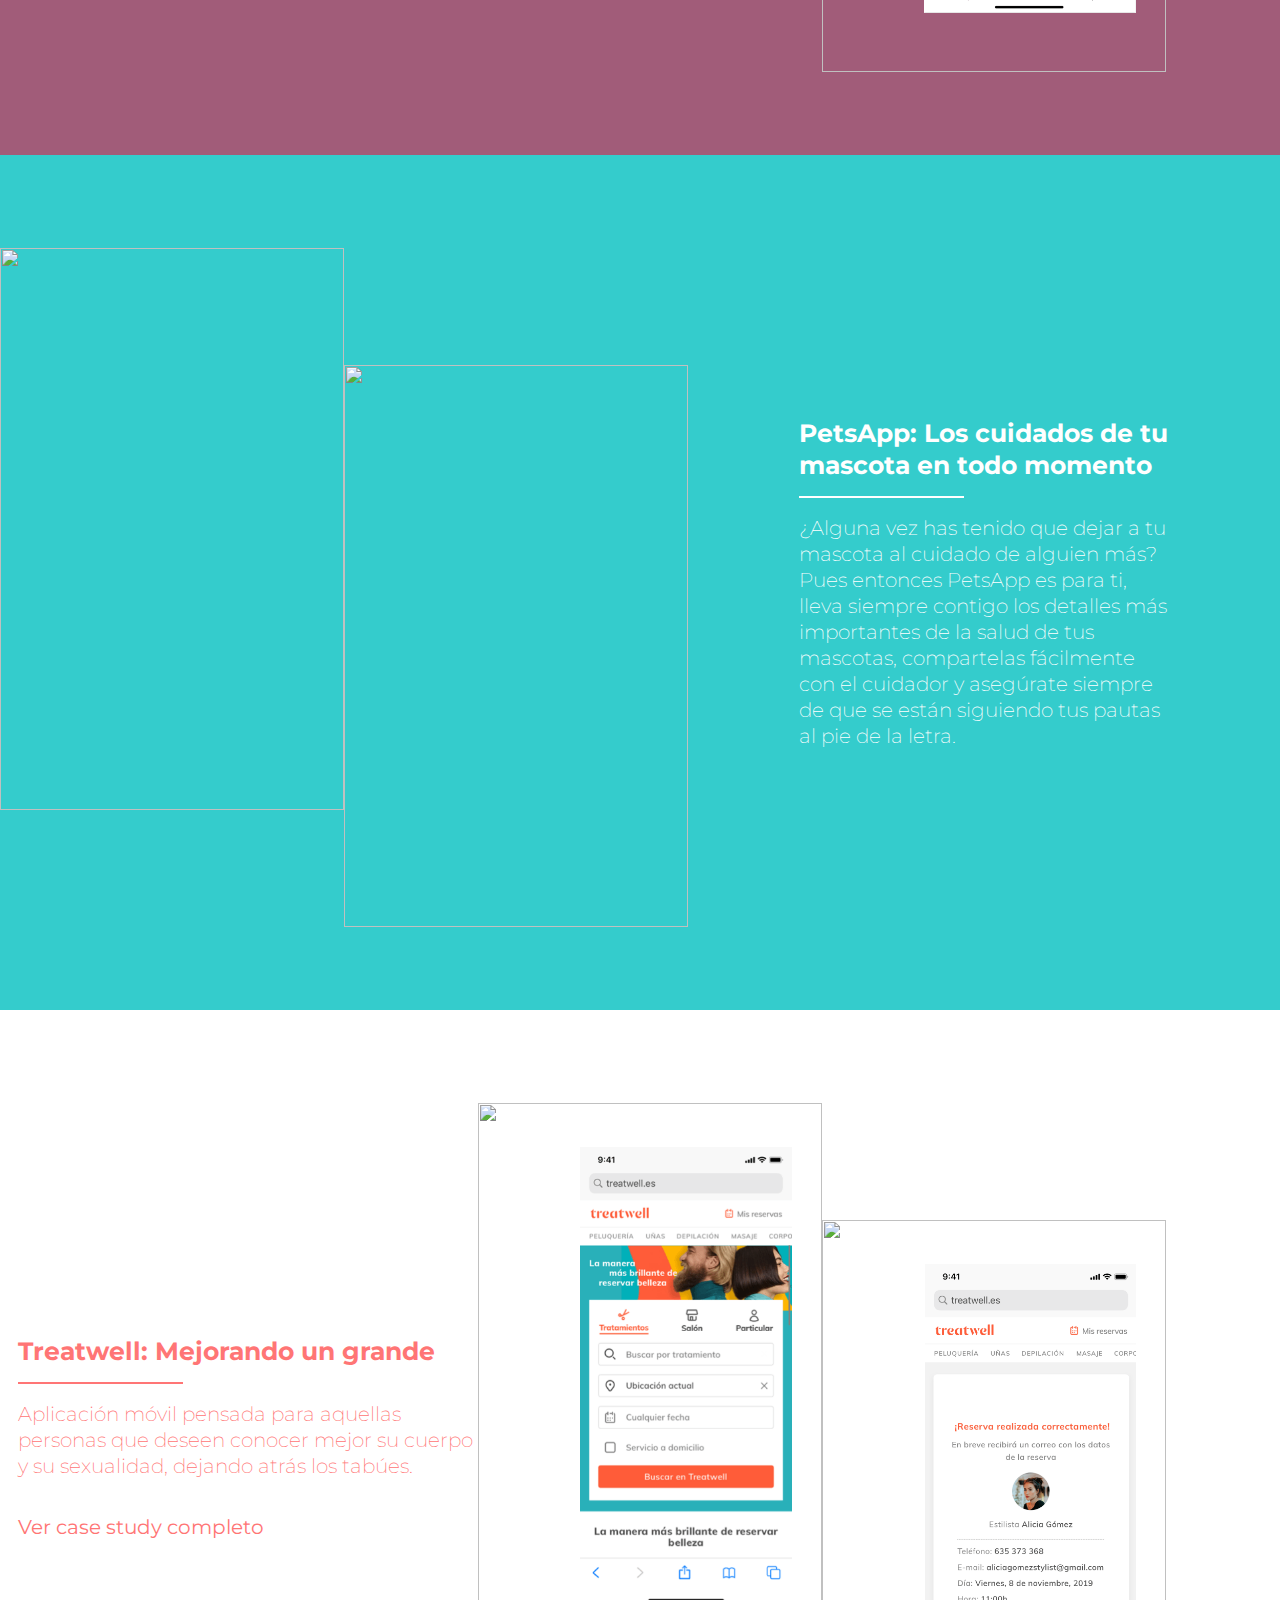
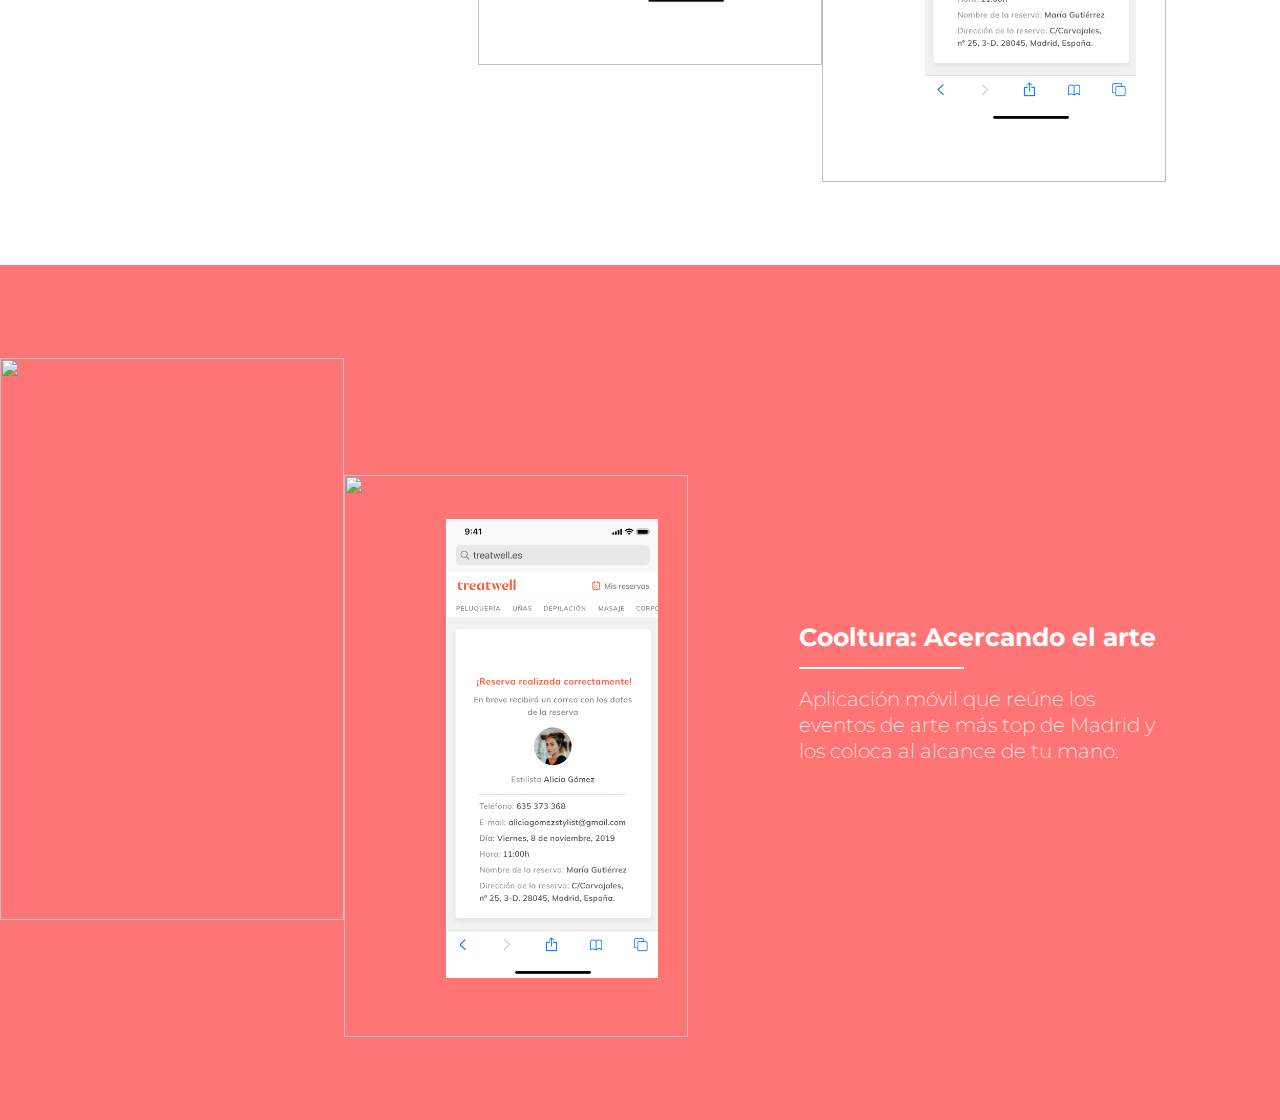
==== commit e8408f15: "Add files via upload" ====
--- a/Portafolio.html
+++ b/Portafolio.html
@@ -54,7 +54,7 @@
 
         <div class="ProjectImages">
           <img class="MockupSize UpImage" src="IMAGENES/Project 1/Mockup:Period.png" alt="">
-          <img class="UpGif" src="IMAGENES/Project 1/PeriodOrbital.gif" alt="">
+          <img class="UpGif" src="IMAGENES/Project 1/PeriodOrbital 2.gif" alt="">
           <img class="MockupSize DownImage" src="IMAGENES/Project 1/Mockup:Period.png" alt="">
           <img class="DownGif" src="IMAGENES/Project 1/Blister.gif" alt="">
         </div>
@@ -421,7 +421,7 @@
       <div class="ContentContainer">
         <div class="ProjectImages">
           <img class="MockupSize UpImage" src="IMAGENES/Project 3/Mockups_Treatwell_Home1.png" alt="">
-          <img class="UpGif" src="IMAGENES/Project 3/Treatwell:Home:Def.gif" alt="">
+          <img class="UpGif" src="IMAGENES/Project 3/Treatwell:Home.gif" alt="">
           <img class="MockupSize DownImage" src="IMAGENES/Project 3/Mockups_Treatwell_Home1.png" alt="">
           <img class="DownGif" src="IMAGENES/Project 3/YesYesMaybe.gif" alt="">
         </div>
--- a/STYLES/Style.css
+++ b/STYLES/Style.css
@@ -45,8 +45,8 @@
   align-items: center;
   justify-content: center;
   height: 100vh;
-  width: 100vw;
-overflow: hidden;
+  width: 100%;
+
 }
 
 .IntroductionContainer {
@@ -278,7 +278,7 @@
   align-items: center;
   justify-content: center;
   height: 95vh;
-  width: 100vw;
+  width: 100%;
   position: relative;
   /* overflow: hidden; */
 }
@@ -287,7 +287,7 @@
   align-items: center;
   justify-content: center;
   height: 95vh;
-  width: 100vw;
+  width: 100%;
   flex-direction: row-reverse;
 }
 
@@ -305,7 +305,7 @@
   position: sticky;
   bottom: 100px;
   top: 90vh;
-  margin-left: 70vw;
+  margin-left: 120%;
   width: 50px;
   text-align: center;
 }
